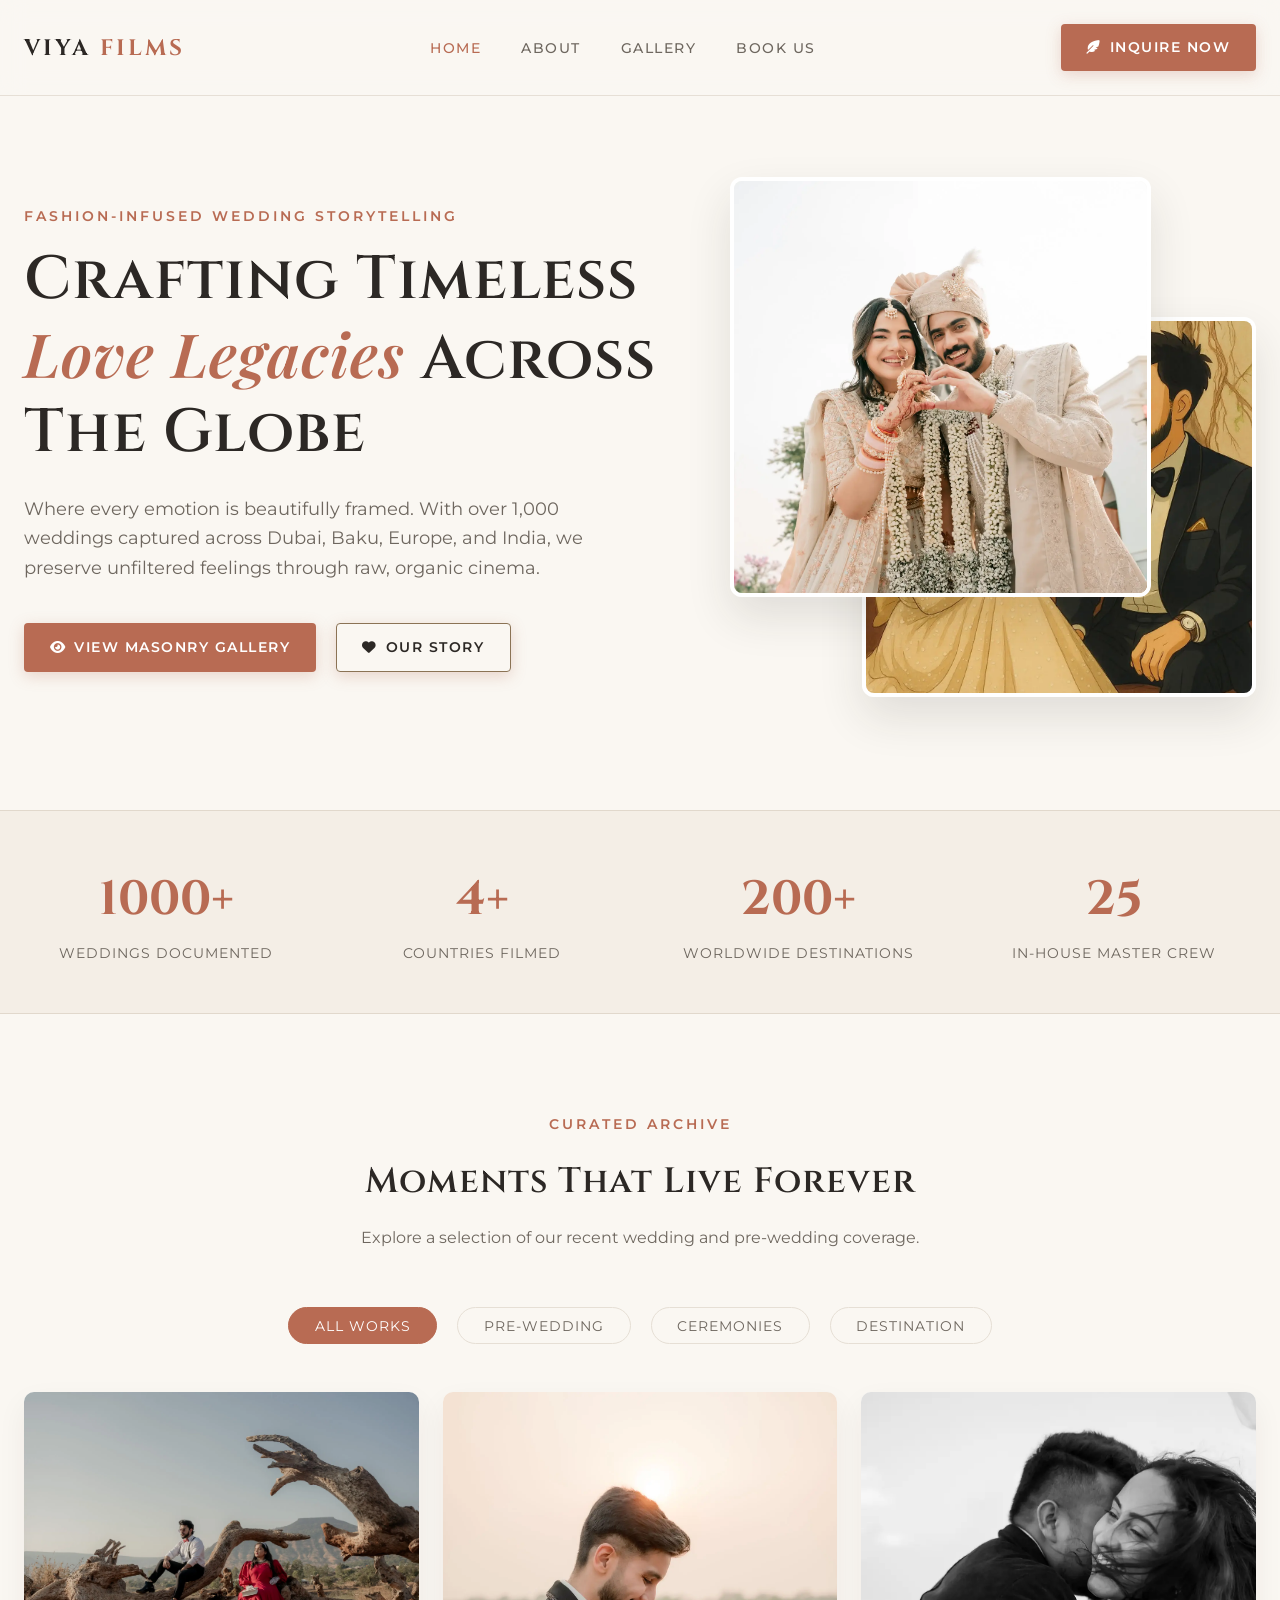
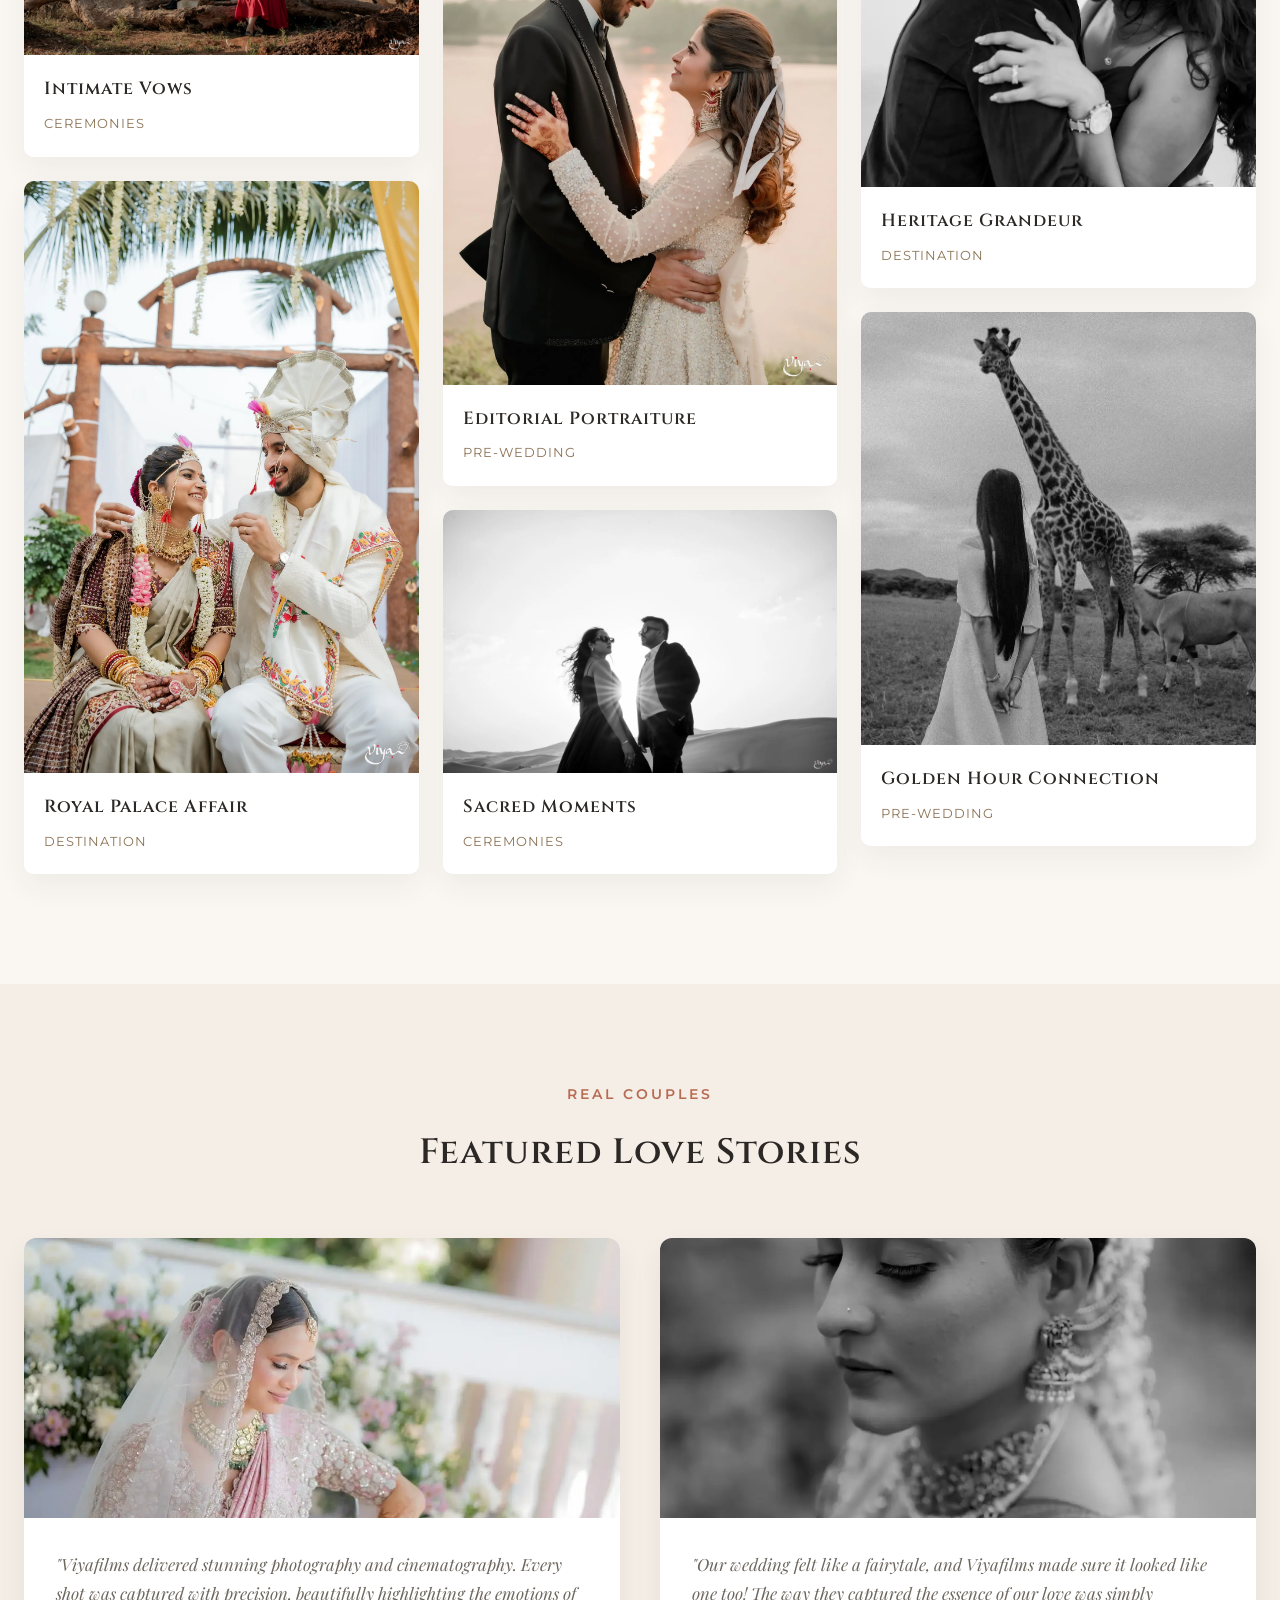
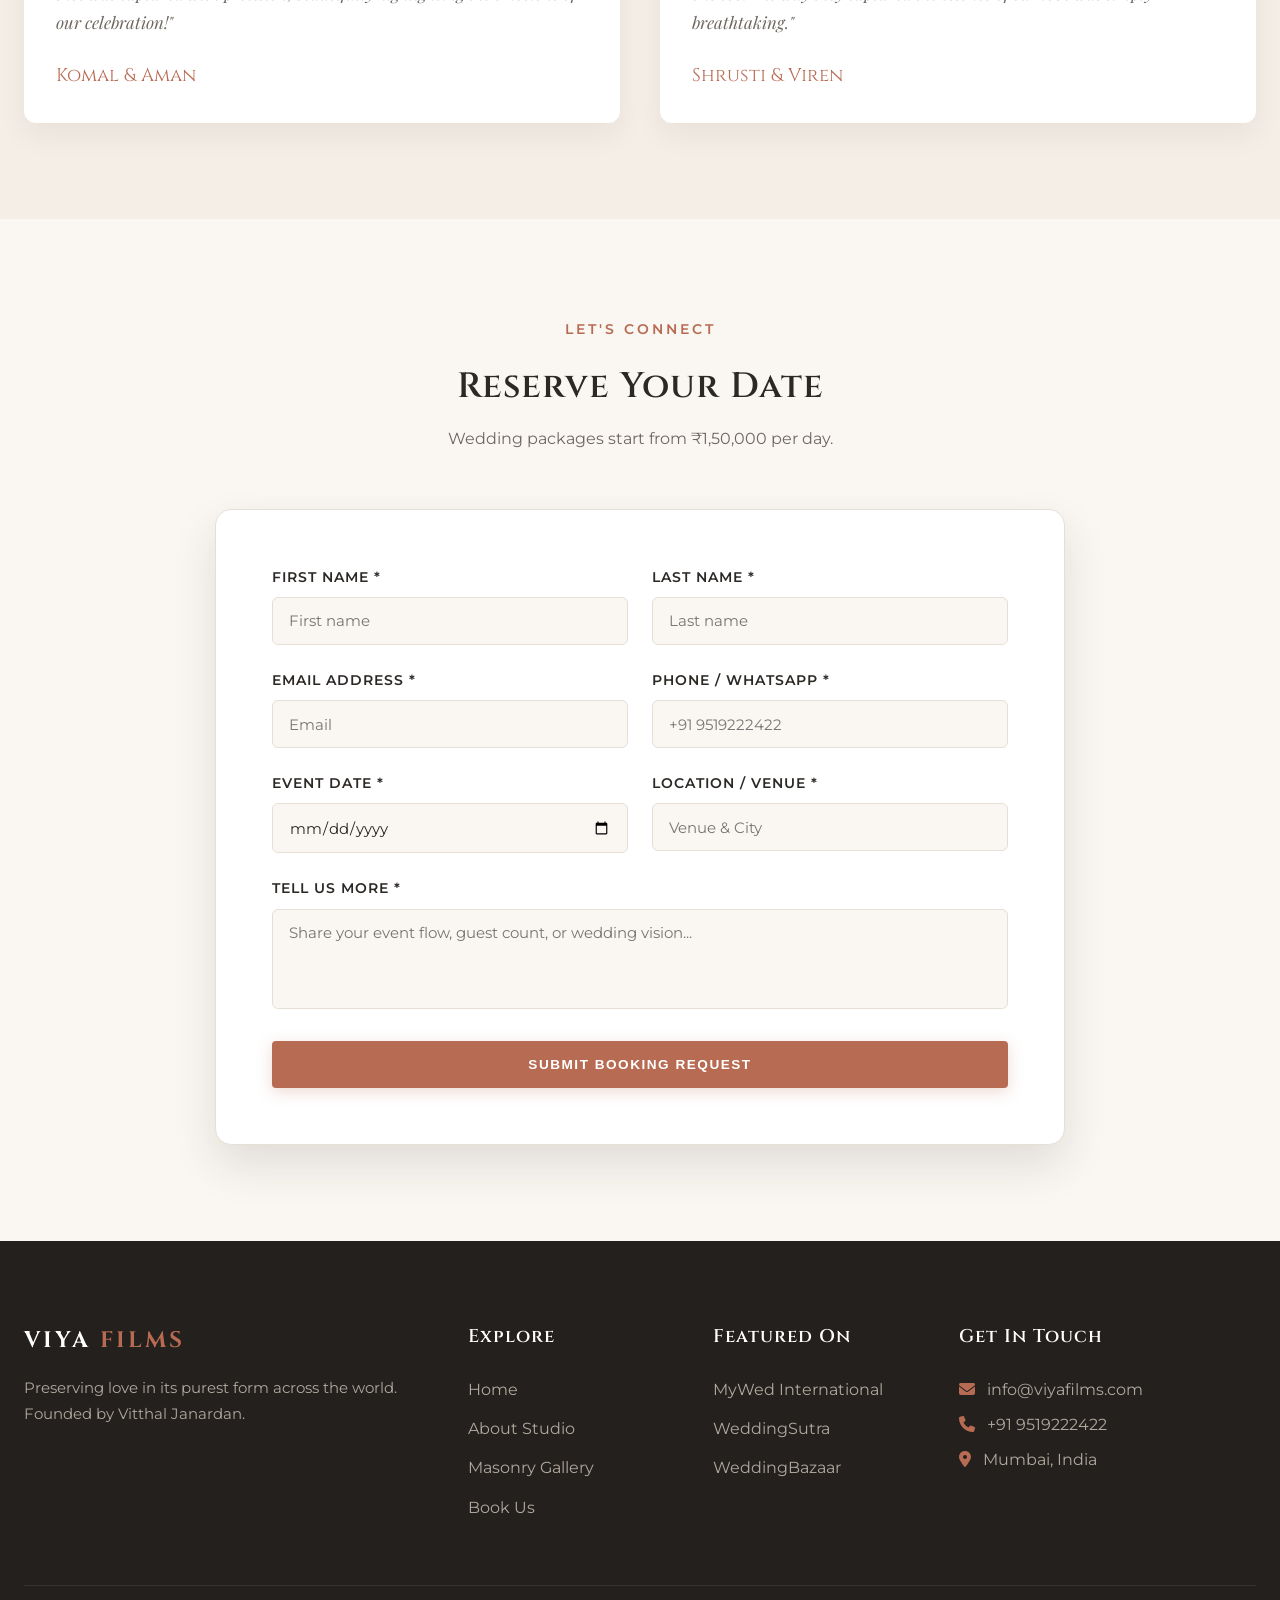
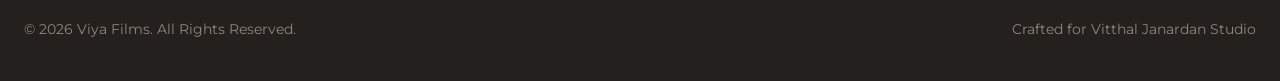
==== example2/index.html @ 81187333 "first commit: Viya Films example1 and example2 redesign proposals" ====
<!DOCTYPE html>
<html lang="en">
<head>
  <meta charset="UTF-8">
  <meta name="viewport" content="width=device-width, initial-scale=1.0">
  <title>Viya Films | Artisanal Wedding Photography & Cinematography</title>
  <meta name="description" content="Authentic wedding storytelling worldwide by Vitthal Janardan. Documenting raw, emotional love stories with fashion-infused artistic elegance.">
  <link rel="stylesheet" href="css/styles.css">
  <link rel="icon" type="image/svg+xml" href="assets/images/favicon.svg">
  <link rel="stylesheet" href="https://cdnjs.cloudflare.com/ajax/libs/font-awesome/6.4.0/css/all.min.css">
</head>
<body>

  <!-- Navigation -->
  <header class="nav-header">
    <div class="container nav-container">
      <a href="index.html" class="brand-title">
        Viya <span>Films</span>
      </a>

      <ul class="nav-links">
        <li><a href="index.html" class="active">Home</a></li>
        <li><a href="about.html">About</a></li>
        <li><a href="gallery.html">Gallery</a></li>
        <li><a href="book.html">Book Us</a></li>
      </ul>

      <a href="book.html" class="btn-terracotta"><i class="fa-solid fa-feather-pointed"></i> Inquire Now</a>
    </div>
  </header>

  <!-- Split Hero Section -->
  <section class="hero-split-section">
    <div class="container">
      <div class="hero-grid">
        <div>
          <span class="hero-tag">Fashion-Infused Wedding Storytelling</span>
          <h1 class="hero-heading">Crafting Timeless <span class="font-editorial" style="font-style: italic; color: var(--accent-terracotta);">Love Legacies</span> Across The Globe</h1>
          <p class="hero-paragraph">Where every emotion is beautifully framed. With over 1,000 weddings captured across Dubai, Baku, Europe, and India, we preserve unfiltered feelings through raw, organic cinema.</p>
          <div style="display: flex; gap: 1.25rem;">
            <a href="gallery.html" class="btn-terracotta"><i class="fa-solid fa-eye"></i> View Masonry Gallery</a>
            <a href="about.html" class="btn-terracotta btn-outline-sand"><i class="fa-solid fa-heart"></i> Our Story</a>
          </div>
        </div>

        <div class="photo-stack-wrapper">
          <div class="stack-card stack-card-1">
            <img src="assets/images/ex9.webp" alt="Wedding Portrait 1">
          </div>
          <div class="stack-card stack-card-2">
            <img src="assets/images/ex11.webp" alt="Wedding Portrait 2">
          </div>
        </div>
      </div>
    </div>
  </section>

  <!-- Studio Craft Stats -->
  <section style="padding: 3rem 0; background: var(--bg-sand-surface); border-top: 1px solid var(--border-light); border-bottom: 1px solid var(--border-light);">
    <div class="container">
      <div class="studio-grid">
        <div>
          <div class="studio-stat-val">1000+</div>
          <div class="studio-stat-lbl">Weddings Documented</div>
        </div>
        <div>
          <div class="studio-stat-val">4+</div>
          <div class="studio-stat-lbl">Countries Filmed</div>
        </div>
        <div>
          <div class="studio-stat-val">200+</div>
          <div class="studio-stat-lbl">Worldwide Destinations</div>
        </div>
        <div>
          <div class="studio-stat-val">25</div>
          <div class="studio-stat-lbl">In-House Master Crew</div>
        </div>
      </div>
    </div>
  </section>

  <!-- Featured Masonry Section -->
  <section class="section-padding">
    <div class="container">
      <div class="section-header-centered">
        <span class="hero-tag">Curated Archive</span>
        <h2 class="font-serif" style="font-size: 2.2rem; margin-bottom: 0.75rem;">Moments That Live Forever</h2>
        <p style="color: var(--text-muted);">Explore a selection of our recent wedding and pre-wedding coverage.</p>
      </div>

      <div class="masonry-filter-menu">
        <button class="masonry-tab active" data-tab="all">All Works</button>
        <button class="masonry-tab" data-tab="prewedding">Pre-Wedding</button>
        <button class="masonry-tab" data-tab="ceremonies">Ceremonies</button>
        <button class="masonry-tab" data-tab="destination">Destination</button>
      </div>

      <div class="masonry-grid">
        <div class="masonry-item" data-category="ceremonies">
          <img src="assets/images/ex1.webp" alt="Ceremony Shot" class="masonry-img">
          <div class="masonry-caption">
            <h3 class="masonry-title">Intimate Vows</h3>
            <span class="masonry-sub">Ceremonies</span>
          </div>
        </div>
        <div class="masonry-item" data-category="destination">
          <img src="assets/images/ex2.webp" alt="Palace Wedding" class="masonry-img">
          <div class="masonry-caption">
            <h3 class="masonry-title">Royal Palace Affair</h3>
            <span class="masonry-sub">Destination</span>
          </div>
        </div>
        <div class="masonry-item" data-category="prewedding">
          <img src="assets/images/ex5.webp" alt="Pre-wedding" class="masonry-img">
          <div class="masonry-caption">
            <h3 class="masonry-title">Editorial Portraiture</h3>
            <span class="masonry-sub">Pre-Wedding</span>
          </div>
        </div>
        <div class="masonry-item" data-category="ceremonies">
          <img src="assets/images/ex6.webp" alt="Rituals" class="masonry-img">
          <div class="masonry-caption">
            <h3 class="masonry-title">Sacred Moments</h3>
            <span class="masonry-sub">Ceremonies</span>
          </div>
        </div>
        <div class="masonry-item" data-category="destination">
          <img src="assets/images/ex10.webp" alt="Grand Entry" class="masonry-img">
          <div class="masonry-caption">
            <h3 class="masonry-title">Heritage Grandeur</h3>
            <span class="masonry-sub">Destination</span>
          </div>
        </div>
        <div class="masonry-item" data-category="prewedding">
          <img src="assets/images/ex18.webp" alt="Sunset Couple" class="masonry-img">
          <div class="masonry-caption">
            <h3 class="masonry-title">Golden Hour Connection</h3>
            <span class="masonry-sub">Pre-Wedding</span>
          </div>
        </div>
      </div>
    </div>
  </section>

  <!-- Love Stories Section -->
  <section class="section-padding" style="background: var(--bg-sand-surface);">
    <div class="container">
      <div class="section-header-centered">
        <span class="hero-tag">Real Couples</span>
        <h2 class="font-serif" style="font-size: 2.2rem;">Featured Love Stories</h2>
      </div>

      <div class="stories-grid">
        <div class="story-card">
          <div class="story-img-container">
            <img src="assets/images/ex12.webp" alt="Komal & Aman">
          </div>
          <div class="story-body">
            <p class="story-quote">"Viyafilms delivered stunning photography and cinematography. Every shot was captured with precision, beautifully highlighting the emotions of our celebration!"</p>
            <div class="story-author">Komal & Aman</div>
          </div>
        </div>

        <div class="story-card">
          <div class="story-img-container">
            <img src="assets/images/ex13.webp" alt="Shrusti & Viren">
          </div>
          <div class="story-body">
            <p class="story-quote">"Our wedding felt like a fairytale, and Viyafilms made sure it looked like one too! The way they captured the essence of our love was simply breathtaking."</p>
            <div class="story-author">Shrusti & Viren</div>
          </div>
        </div>
      </div>
    </div>
  </section>

  <!-- Instant Booking & FAQ Section -->
  <section class="section-padding">
    <div class="container">
      <div class="section-header-centered">
        <span class="hero-tag">Let's Connect</span>
        <h2 class="font-serif" style="font-size: 2.2rem; margin-bottom: 0.5rem;">Reserve Your Date</h2>
        <p style="color: var(--text-muted);">Wedding packages start from ₹1,50,000 per day.</p>
      </div>

      <div class="booking-card-warm">
        <form id="bookingFormWarm">
          <div style="display: grid; grid-template-columns: 1fr 1fr; gap: 1.5rem;">
            <div class="form-field-group">
              <label class="form-label-warm">First Name *</label>
              <input type="text" class="input-warm" required placeholder="First name">
            </div>
            <div class="form-field-group">
              <label class="form-label-warm">Last Name *</label>
              <input type="text" class="input-warm" required placeholder="Last name">
            </div>
          </div>

          <div style="display: grid; grid-template-columns: 1fr 1fr; gap: 1.5rem;">
            <div class="form-field-group">
              <label class="form-label-warm">Email Address *</label>
              <input type="email" class="input-warm" required placeholder="Email">
            </div>
            <div class="form-field-group">
              <label class="form-label-warm">Phone / WhatsApp *</label>
              <input type="tel" class="input-warm" required placeholder="+91 9519222422">
            </div>
          </div>

          <div style="display: grid; grid-template-columns: 1fr 1fr; gap: 1.5rem;">
            <div class="form-field-group">
              <label class="form-label-warm">Event Date *</label>
              <input type="date" class="input-warm" required>
            </div>
            <div class="form-field-group">
              <label class="form-label-warm">Location / Venue *</label>
              <input type="text" class="input-warm" required placeholder="Venue & City">
            </div>
          </div>

          <div class="form-field-group">
            <label class="form-label-warm">Tell Us More *</label>
            <textarea class="input-warm" style="height: 100px; resize: none;" required placeholder="Share your event flow, guest count, or wedding vision..."></textarea>
          </div>

          <button type="submit" class="btn-terracotta" style="width: 100%; justify-content: center; padding: 1rem;">Submit Booking Request</button>
        </form>
      </div>
    </div>
  </section>

  <!-- Footer Warm -->
  <footer class="footer-warm">
    <div class="container">
      <div class="footer-warm-grid">
        <div>
          <a href="index.html" class="brand-title" style="color: #ffffff; display: inline-block; margin-bottom: 1rem;">Viya <span>Films</span></a>
          <p style="color: #b0a89d; font-size: 0.95rem;">Preserving love in its purest form across the world. Founded by Vitthal Janardan.</p>
        </div>

        <div>
          <h4>Explore</h4>
          <ul class="footer-warm-links">
            <li><a href="index.html">Home</a></li>
            <li><a href="about.html">About Studio</a></li>
            <li><a href="gallery.html">Masonry Gallery</a></li>
            <li><a href="book.html">Book Us</a></li>
          </ul>
        </div>

        <div>
          <h4>Featured On</h4>
          <ul class="footer-warm-links">
            <li><a href="#">MyWed International</a></li>
            <li><a href="#">WeddingSutra</a></li>
            <li><a href="#">WeddingBazaar</a></li>
          </ul>
        </div>

        <div>
          <h4>Get In Touch</h4>
          <p style="color: #b0a89d; margin-bottom: 0.5rem;"><i class="fa-solid fa-envelope" style="color: var(--accent-terracotta); margin-right: 0.5rem;"></i> info@viyafilms.com</p>
          <p style="color: #b0a89d; margin-bottom: 0.5rem;"><i class="fa-solid fa-phone" style="color: var(--accent-terracotta); margin-right: 0.5rem;"></i> +91 9519222422</p>
          <p style="color: #b0a89d;"><i class="fa-solid fa-location-dot" style="color: var(--accent-terracotta); margin-right: 0.5rem;"></i> Mumbai, India</p>
        </div>
      </div>

      <div class="footer-warm-bottom">
        <p>&copy; 2026 Viya Films. All Rights Reserved.</p>
        <p>Crafted for Vitthal Janardan Studio</p>
      </div>
    </div>
  </footer>

  <script src="js/app.js"></script>
</body>
</html>
---- example2/css/styles.css ----
@import url('https://fonts.googleapis.com/css2?family=Cinzel:wght@400;600;700&family=Montserrat:wght@300;400;500;600;700&family=Playfair+Display:ital,wght@0,400;0,600;1,400&display=swap');

:root {
  --bg-sand-light: #faf7f2;
  --bg-sand-surface: #f4eee6;
  --bg-card: #ffffff;
  --text-primary: #2c2825;
  --text-muted: #6e675f;
  --text-light: #8e877d;
  --accent-terracotta: #b86b53;
  --accent-terracotta-hover: #9c553e;
  --accent-sand: #8b7355;
  --border-light: rgba(139, 115, 85, 0.18);
  --border-subtle: #e6dfd5;
  --font-serif: 'Cinzel', serif;
  --font-editorial: 'Playfair Display', Georgia, serif;
  --font-sans: 'Montserrat', sans-serif;
  --shadow-soft: 0 12px 30px rgba(44, 40, 37, 0.06);
  --shadow-hover: 0 20px 45px rgba(44, 40, 37, 0.12);
  --transition: all 0.35s cubic-bezier(0.25, 1, 0.5, 1);
}

* {
  margin: 0;
  padding: 0;
  box-sizing: border-box;
}

html {
  scroll-behavior: smooth;
  font-size: 16px;
}

body {
  background-color: var(--bg-sand-light);
  color: var(--text-primary);
  font-family: var(--font-sans);
  line-height: 1.7;
  overflow-x: hidden;
}

h1, h2, h3, h4, .font-serif {
  font-family: var(--font-serif);
  color: var(--text-primary);
  font-weight: 600;
  letter-spacing: 1px;
}

.font-editorial {
  font-family: var(--font-editorial);
}

.container {
  max-width: 1280px;
  margin: 0 auto;
  padding: 0 1.5rem;
}

/* Header Navbar */
.nav-header {
  position: fixed;
  top: 0;
  left: 0;
  width: 100%;
  z-index: 1000;
  padding: 1.5rem 0;
  transition: var(--transition);
  background: rgba(250, 247, 242, 0.85);
  backdrop-filter: blur(12px);
  border-bottom: 1px solid var(--border-light);
}

.nav-container {
  display: flex;
  align-items: center;
  justify-content: space-between;
}

.brand-title {
  font-family: var(--font-serif);
  font-size: 1.4rem;
  font-weight: 700;
  color: var(--text-primary);
  text-decoration: none;
  letter-spacing: 3px;
  text-transform: uppercase;
}

.brand-title span {
  color: var(--accent-terracotta);
}

.nav-links {
  display: flex;
  align-items: center;
  gap: 2.5rem;
  list-style: none;
}

.nav-links a {
  color: var(--text-muted);
  text-decoration: none;
  font-size: 0.9rem;
  font-weight: 500;
  text-transform: uppercase;
  letter-spacing: 1.5px;
  transition: var(--transition);
}

.nav-links a:hover, .nav-links a.active {
  color: var(--accent-terracotta);
}

.btn-terracotta {
  display: inline-flex;
  align-items: center;
  gap: 0.5rem;
  padding: 0.75rem 1.6rem;
  background-color: var(--accent-terracotta);
  color: #ffffff;
  text-decoration: none;
  font-size: 0.85rem;
  font-weight: 600;
  text-transform: uppercase;
  letter-spacing: 1.5px;
  border-radius: 4px;
  border: none;
  cursor: pointer;
  transition: var(--transition);
  box-shadow: 0 4px 15px rgba(184, 107, 83, 0.25);
}

.btn-terracotta:hover {
  background-color: var(--accent-terracotta-hover);
  transform: translateY(-2px);
  box-shadow: 0 8px 25px rgba(184, 107, 83, 0.4);
}

.btn-outline-sand {
  background: transparent;
  color: var(--text-primary);
  border: 1px solid var(--accent-sand);
}

.btn-outline-sand:hover {
  background: var(--bg-sand-surface);
  border-color: var(--accent-terracotta);
  color: var(--accent-terracotta);
}

/* Split Hero Section */
.hero-split-section {
  padding-top: 9rem;
  padding-bottom: 5rem;
  min-height: 90vh;
  display: flex;
  align-items: center;
}

.hero-grid {
  display: grid;
  grid-template-columns: 1.1fr 0.9fr;
  gap: 4rem;
  align-items: center;
}

.hero-tag {
  display: inline-block;
  color: var(--accent-terracotta);
  font-size: 0.85rem;
  text-transform: uppercase;
  letter-spacing: 3px;
  font-weight: 600;
  margin-bottom: 1rem;
}

.hero-heading {
  font-size: clamp(2.4rem, 5vw, 3.8rem);
  line-height: 1.2;
  margin-bottom: 1.5rem;
  color: var(--text-primary);
}

.hero-paragraph {
  color: var(--text-muted);
  font-size: 1.1rem;
  margin-bottom: 2.5rem;
  max-width: 580px;
}

.photo-stack-wrapper {
  position: relative;
  height: 520px;
}

.stack-card {
  position: absolute;
  border-radius: 12px;
  overflow: hidden;
  box-shadow: var(--shadow-hover);
  transition: var(--transition);
  border: 4px solid #ffffff;
}

.stack-card-1 {
  width: 80%;
  height: 420px;
  top: 0;
  left: 0;
  z-index: 2;
}

.stack-card-2 {
  width: 75%;
  height: 380px;
  bottom: 0;
  right: 0;
  z-index: 1;
}

.stack-card img {
  width: 100%;
  height: 100%;
  object-fit: cover;
}

.stack-card:hover {
  transform: scale(1.03) translateY(-5px);
  z-index: 3;
}

/* Masonry Gallery Section */
.section-padding {
  padding: 6rem 0;
}

.section-header-centered {
  text-align: center;
  max-width: 680px;
  margin: 0 auto 3.5rem auto;
}

.masonry-filter-menu {
  display: flex;
  justify-content: center;
  gap: 1.25rem;
  margin-bottom: 3rem;
  flex-wrap: wrap;
}

.masonry-tab {
  background: transparent;
  border: 1px solid var(--border-subtle);
  color: var(--text-muted);
  padding: 0.6rem 1.6rem;
  border-radius: 30px;
  font-family: var(--font-sans);
  font-size: 0.85rem;
  letter-spacing: 1px;
  text-transform: uppercase;
  cursor: pointer;
  transition: var(--transition);
}

.masonry-tab:hover, .masonry-tab.active {
  background-color: var(--accent-terracotta);
  color: #ffffff;
  border-color: var(--accent-terracotta);
}

/* Masonry Columns */
.masonry-grid {
  column-count: 3;
  column-gap: 1.5rem;
}

.masonry-item {
  break-inside: avoid;
  margin-bottom: 1.5rem;
  border-radius: 10px;
  overflow: hidden;
  background: var(--bg-card);
  box-shadow: var(--shadow-soft);
  position: relative;
  cursor: pointer;
  transition: var(--transition);
}

.masonry-item:hover {
  transform: translateY(-6px);
  box-shadow: var(--shadow-hover);
}

.masonry-img {
  width: 100%;
  display: block;
  object-fit: cover;
  transition: var(--transition);
}

.masonry-caption {
  padding: 1.25rem;
  background: #ffffff;
}

.masonry-title {
  font-family: var(--font-serif);
  font-size: 1.1rem;
  color: var(--text-primary);
  margin-bottom: 0.25rem;
}

.masonry-sub {
  color: var(--accent-sand);
  font-size: 0.8rem;
  text-transform: uppercase;
  letter-spacing: 1px;
}

/* Love Stories Case Study Section */
.stories-grid {
  display: grid;
  grid-template-columns: 1fr 1fr;
  gap: 2.5rem;
}

.story-card {
  background: var(--bg-card);
  border-radius: 12px;
  overflow: hidden;
  box-shadow: var(--shadow-soft);
  display: flex;
  flex-direction: column;
  transition: var(--transition);
}

.story-card:hover {
  box-shadow: var(--shadow-hover);
  transform: translateY(-4px);
}

.story-img-container {
  height: 280px;
  overflow: hidden;
  position: relative;
}

.story-img-container img {
  width: 100%;
  height: 100%;
  object-fit: cover;
  transition: var(--transition);
}

.story-card:hover .story-img-container img {
  transform: scale(1.05);
}

.story-body {
  padding: 2rem;
  flex: 1;
  display: flex;
  flex-direction: column;
  justify-content: space-between;
}

.story-quote {
  font-family: var(--font-editorial);
  font-size: 1.05rem;
  color: var(--text-muted);
  font-style: italic;
  margin-bottom: 1.5rem;
}

.story-author {
  font-family: var(--font-serif);
  font-size: 1.15rem;
  color: var(--accent-terracotta);
}

/* Studio Stats Visualizer */
.studio-box {
  background: var(--bg-sand-surface);
  border-radius: 16px;
  padding: 4rem 3rem;
  border: 1px solid var(--border-light);
}

.studio-grid {
  display: grid;
  grid-template-columns: repeat(4, 1fr);
  gap: 2rem;
  text-align: center;
}

.studio-stat-val {
  font-family: var(--font-serif);
  font-size: 3rem;
  color: var(--accent-terracotta);
  font-weight: 700;
}

.studio-stat-lbl {
  color: var(--text-muted);
  font-size: 0.9rem;
  text-transform: uppercase;
  letter-spacing: 1px;
}

/* FAQ Accordion */
.faq-list {
  max-width: 800px;
  margin: 0 auto;
  display: flex;
  flex-direction: column;
  gap: 1rem;
}

.faq-item {
  background: var(--bg-card);
  border-radius: 8px;
  border: 1px solid var(--border-subtle);
  overflow: hidden;
  transition: var(--transition);
}

.faq-question {
  padding: 1.25rem 1.5rem;
  display: flex;
  align-items: center;
  justify-content: space-between;
  cursor: pointer;
  font-family: var(--font-serif);
  font-size: 1.1rem;
  color: var(--text-primary);
}

.faq-icon {
  color: var(--accent-terracotta);
  transition: transform 0.3s ease;
}

.faq-item.open .faq-icon {
  transform: rotate(180deg);
}

.faq-answer {
  max-height: 0;
  overflow: hidden;
  transition: max-height 0.4s ease, padding 0.4s ease;
  padding: 0 1.5rem;
  color: var(--text-muted);
  font-size: 0.95rem;
}

.faq-item.open .faq-answer {
  max-height: 300px;
  padding: 0 1.5rem 1.5rem 1.5rem;
}

/* Booking Form Drawer / Section */
.booking-card-warm {
  background: #ffffff;
  border-radius: 16px;
  padding: 3.5rem;
  box-shadow: var(--shadow-hover);
  border: 1px solid var(--border-subtle);
  max-width: 850px;
  margin: 0 auto;
}

.form-field-group {
  margin-bottom: 1.5rem;
}

.form-label-warm {
  display: block;
  font-size: 0.85rem;
  font-weight: 600;
  text-transform: uppercase;
  letter-spacing: 1px;
  color: var(--text-primary);
  margin-bottom: 0.5rem;
}

.input-warm {
  width: 100%;
  padding: 0.85rem 1rem;
  border: 1px solid var(--border-subtle);
  border-radius: 6px;
  background: var(--bg-sand-light);
  font-family: var(--font-sans);
  font-size: 0.95rem;
  color: var(--text-primary);
  transition: var(--transition);
}

.input-warm:focus {
  outline: none;
  border-color: var(--accent-terracotta);
  background: #ffffff;
  box-shadow: 0 0 10px rgba(184, 107, 83, 0.15);
}

/* Footer Warm */
.footer-warm {
  background: #23201d;
  color: #f4eee6;
  padding: 5rem 0 2.5rem 0;
}

.footer-warm-grid {
  display: grid;
  grid-template-columns: 2fr 1fr 1fr 1.5fr;
  gap: 3rem;
  margin-bottom: 4rem;
}

.footer-warm h4 {
  font-family: var(--font-serif);
  color: #ffffff;
  font-size: 1.15rem;
  margin-bottom: 1.5rem;
}

.footer-warm-links {
  list-style: none;
  display: flex;
  flex-direction: column;
  gap: 0.75rem;
}

.footer-warm-links a {
  color: #b0a89d;
  text-decoration: none;
  transition: var(--transition);
}

.footer-warm-links a:hover {
  color: var(--accent-terracotta);
}

.footer-warm-bottom {
  border-top: 1px solid #36322d;
  padding-top: 2rem;
  display: flex;
  justify-content: space-between;
  color: #8e877d;
  font-size: 0.85rem;
}

/* Responsive */
@media (max-width: 992px) {
  .hero-grid { grid-template-columns: 1fr; gap: 2rem; }
  .photo-stack-wrapper { height: 400px; }
  .masonry-grid { column-count: 2; }
  .stories-grid { grid-template-columns: 1fr; }
  .studio-grid { grid-template-columns: repeat(2, 1fr); }
  .footer-warm-grid { grid-template-columns: 1fr 1fr; }
}

@media (max-width: 600px) {
  .masonry-grid { column-count: 1; }
  .studio-grid { grid-template-columns: 1fr; }
  .footer-warm-grid { grid-template-columns: 1fr; }
  .photo-stack-wrapper { height: 320px; }
}
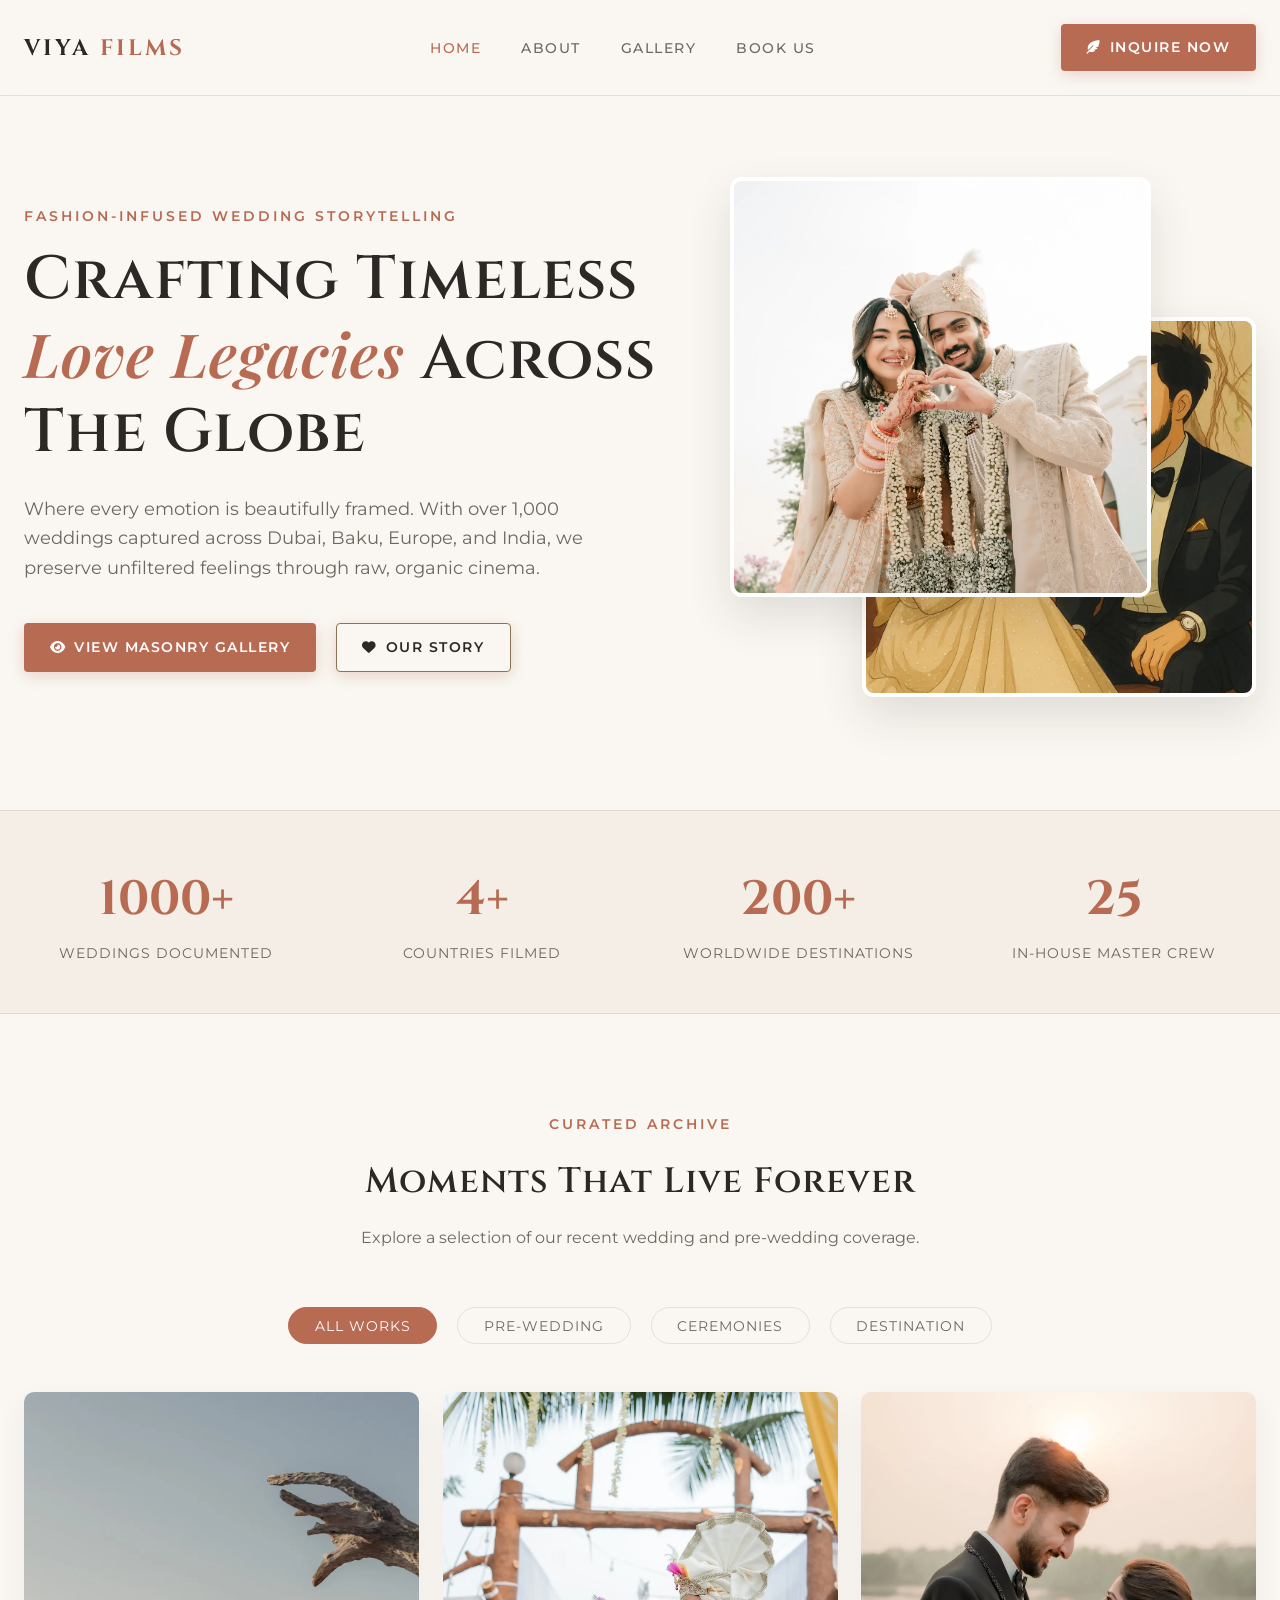
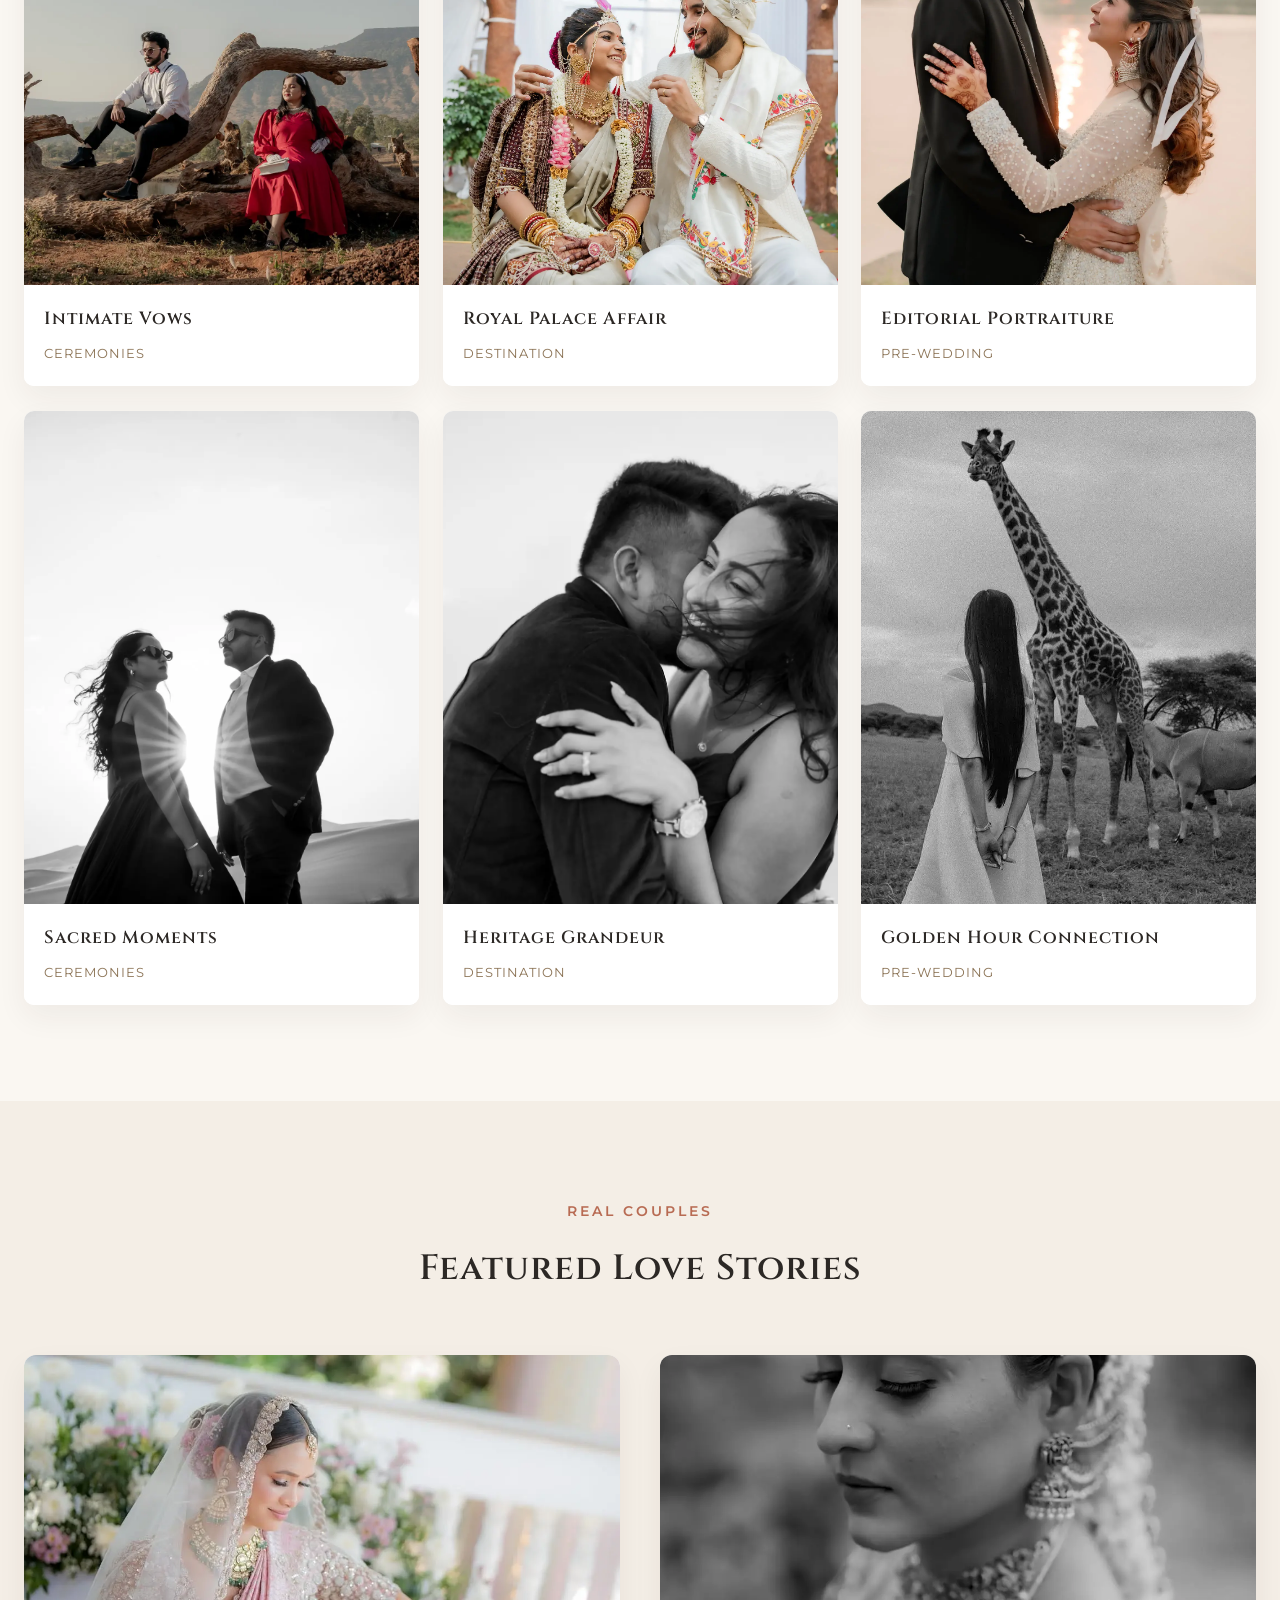
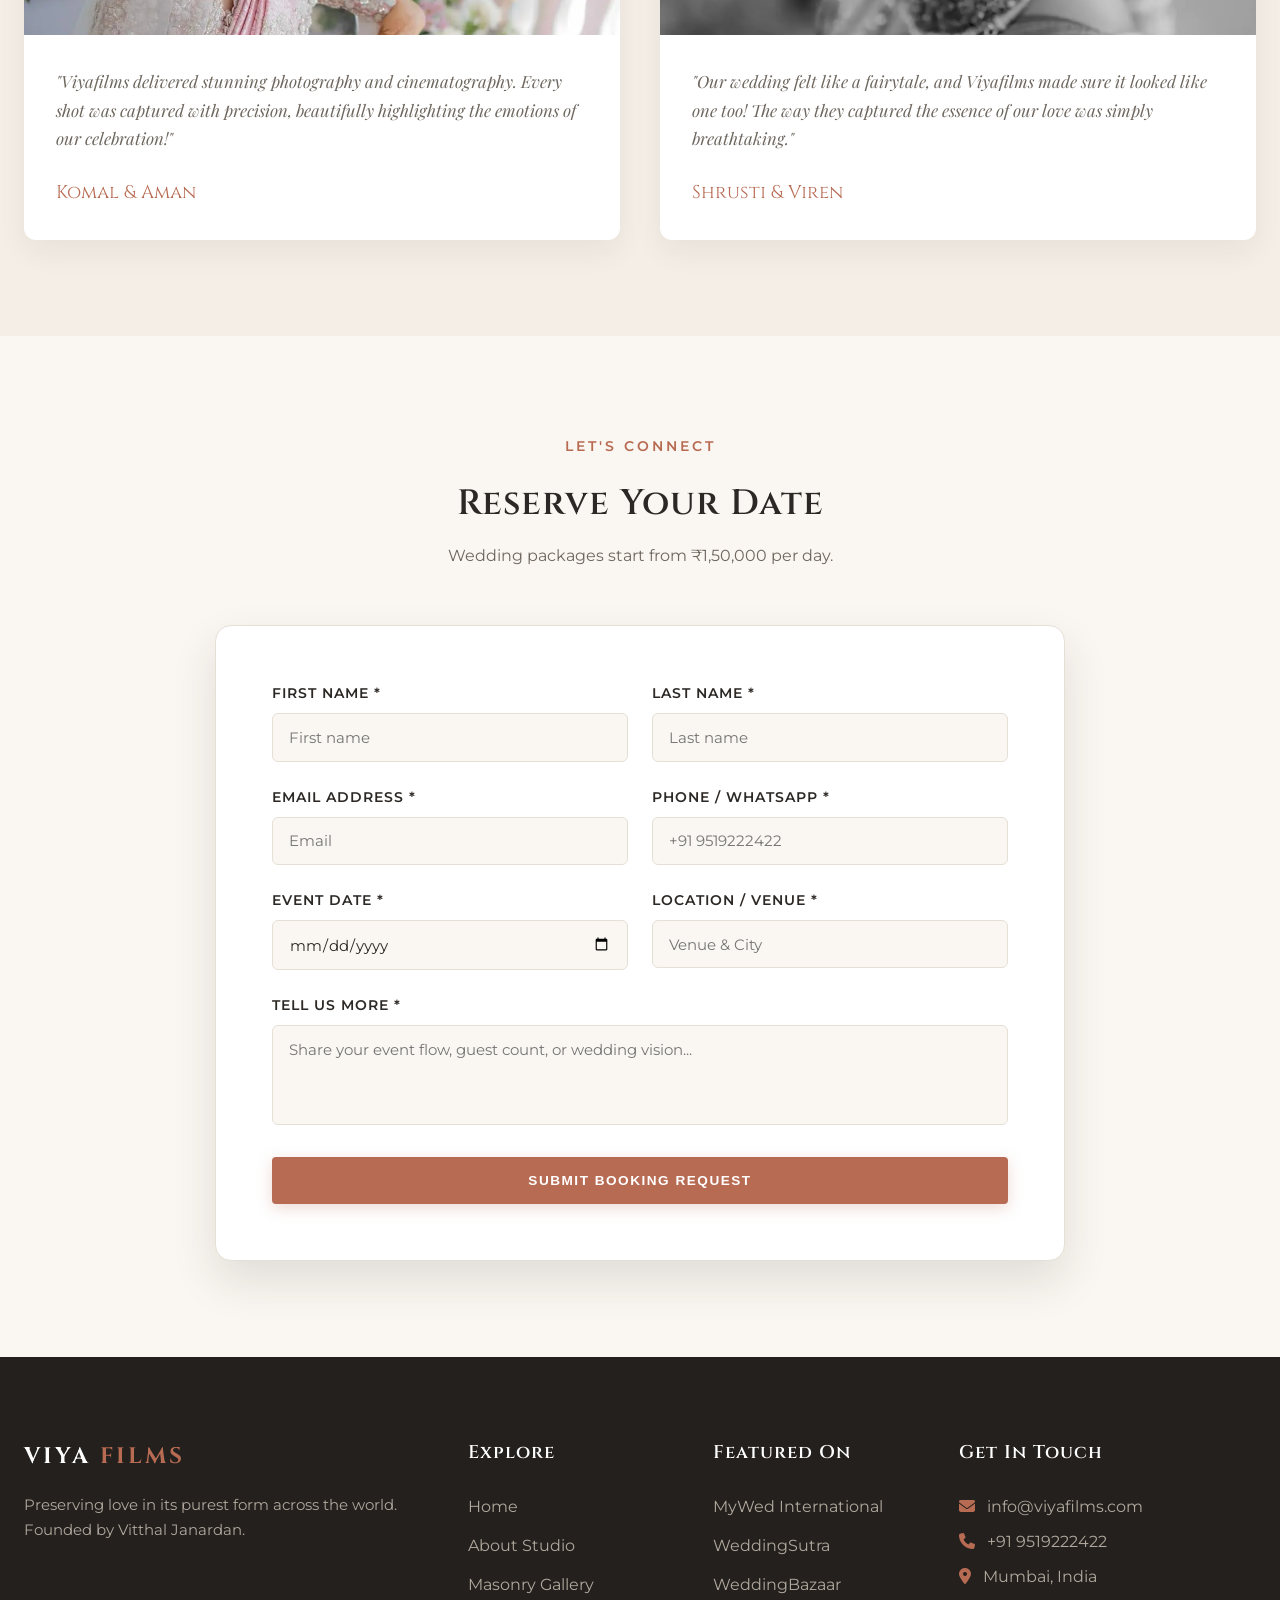
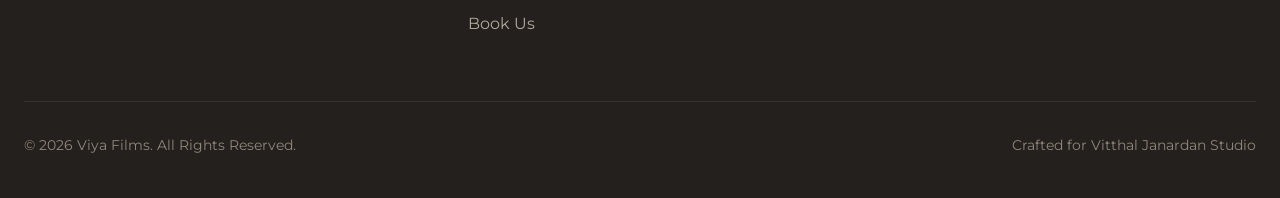
==== commit 0ccec70c: "Fix masonry image fluctuation in example2 with stable CSS Grid & locked aspect-ratio wrappers" ====
--- a/example2/index.html
+++ b/example2/index.html
@@ -97,42 +97,54 @@
 
       <div class="masonry-grid">
         <div class="masonry-item" data-category="ceremonies">
-          <img src="assets/images/ex1.webp" alt="Ceremony Shot" class="masonry-img">
+          <div class="masonry-img-wrapper">
+            <img src="assets/images/ex1.webp" alt="Ceremony Shot" class="masonry-img">
+          </div>
           <div class="masonry-caption">
             <h3 class="masonry-title">Intimate Vows</h3>
             <span class="masonry-sub">Ceremonies</span>
           </div>
         </div>
         <div class="masonry-item" data-category="destination">
-          <img src="assets/images/ex2.webp" alt="Palace Wedding" class="masonry-img">
+          <div class="masonry-img-wrapper">
+            <img src="assets/images/ex2.webp" alt="Palace Wedding" class="masonry-img">
+          </div>
           <div class="masonry-caption">
             <h3 class="masonry-title">Royal Palace Affair</h3>
             <span class="masonry-sub">Destination</span>
           </div>
         </div>
         <div class="masonry-item" data-category="prewedding">
-          <img src="assets/images/ex5.webp" alt="Pre-wedding" class="masonry-img">
+          <div class="masonry-img-wrapper">
+            <img src="assets/images/ex5.webp" alt="Pre-wedding" class="masonry-img">
+          </div>
           <div class="masonry-caption">
             <h3 class="masonry-title">Editorial Portraiture</h3>
             <span class="masonry-sub">Pre-Wedding</span>
           </div>
         </div>
         <div class="masonry-item" data-category="ceremonies">
-          <img src="assets/images/ex6.webp" alt="Rituals" class="masonry-img">
+          <div class="masonry-img-wrapper">
+            <img src="assets/images/ex6.webp" alt="Rituals" class="masonry-img">
+          </div>
           <div class="masonry-caption">
             <h3 class="masonry-title">Sacred Moments</h3>
             <span class="masonry-sub">Ceremonies</span>
           </div>
         </div>
         <div class="masonry-item" data-category="destination">
-          <img src="assets/images/ex10.webp" alt="Grand Entry" class="masonry-img">
+          <div class="masonry-img-wrapper">
+            <img src="assets/images/ex10.webp" alt="Grand Entry" class="masonry-img">
+          </div>
           <div class="masonry-caption">
             <h3 class="masonry-title">Heritage Grandeur</h3>
             <span class="masonry-sub">Destination</span>
           </div>
         </div>
         <div class="masonry-item" data-category="prewedding">
-          <img src="assets/images/ex18.webp" alt="Sunset Couple" class="masonry-img">
+          <div class="masonry-img-wrapper">
+            <img src="assets/images/ex18.webp" alt="Sunset Couple" class="masonry-img">
+          </div>
           <div class="masonry-caption">
             <h3 class="masonry-title">Golden Hour Connection</h3>
             <span class="masonry-sub">Pre-Wedding</span>
--- a/example2/css/styles.css
+++ b/example2/css/styles.css
@@ -268,22 +268,25 @@
   border-color: var(--accent-terracotta);
 }
 
-/* Masonry Columns */
+/* Masonry & Gallery Grid - Stable Layout */
 .masonry-grid {
-  column-count: 3;
-  column-gap: 1.5rem;
+  display: grid;
+  grid-template-columns: repeat(3, 1fr);
+  gap: 1.5rem;
+  align-items: start;
 }
 
 .masonry-item {
-  break-inside: avoid;
-  margin-bottom: 1.5rem;
   border-radius: 10px;
   overflow: hidden;
   background: var(--bg-card);
   box-shadow: var(--shadow-soft);
   position: relative;
   cursor: pointer;
-  transition: var(--transition);
+  transition: transform 0.35s ease, opacity 0.35s ease, box-shadow 0.35s ease;
+  backface-visibility: hidden;
+  transform: translateZ(0);
+  will-change: transform, opacity;
 }
 
 .masonry-item:hover {
@@ -291,11 +294,23 @@
   box-shadow: var(--shadow-hover);
 }
 
+.masonry-img-wrapper {
+  width: 100%;
+  aspect-ratio: 4 / 5;
+  overflow: hidden;
+  background: var(--bg-sand-surface);
+}
+
 .masonry-img {
   width: 100%;
+  height: 100%;
   display: block;
   object-fit: cover;
-  transition: var(--transition);
+  transition: transform 0.5s cubic-bezier(0.25, 1, 0.5, 1);
+}
+
+.masonry-item:hover .masonry-img {
+  transform: scale(1.06);
 }
 
 .masonry-caption {
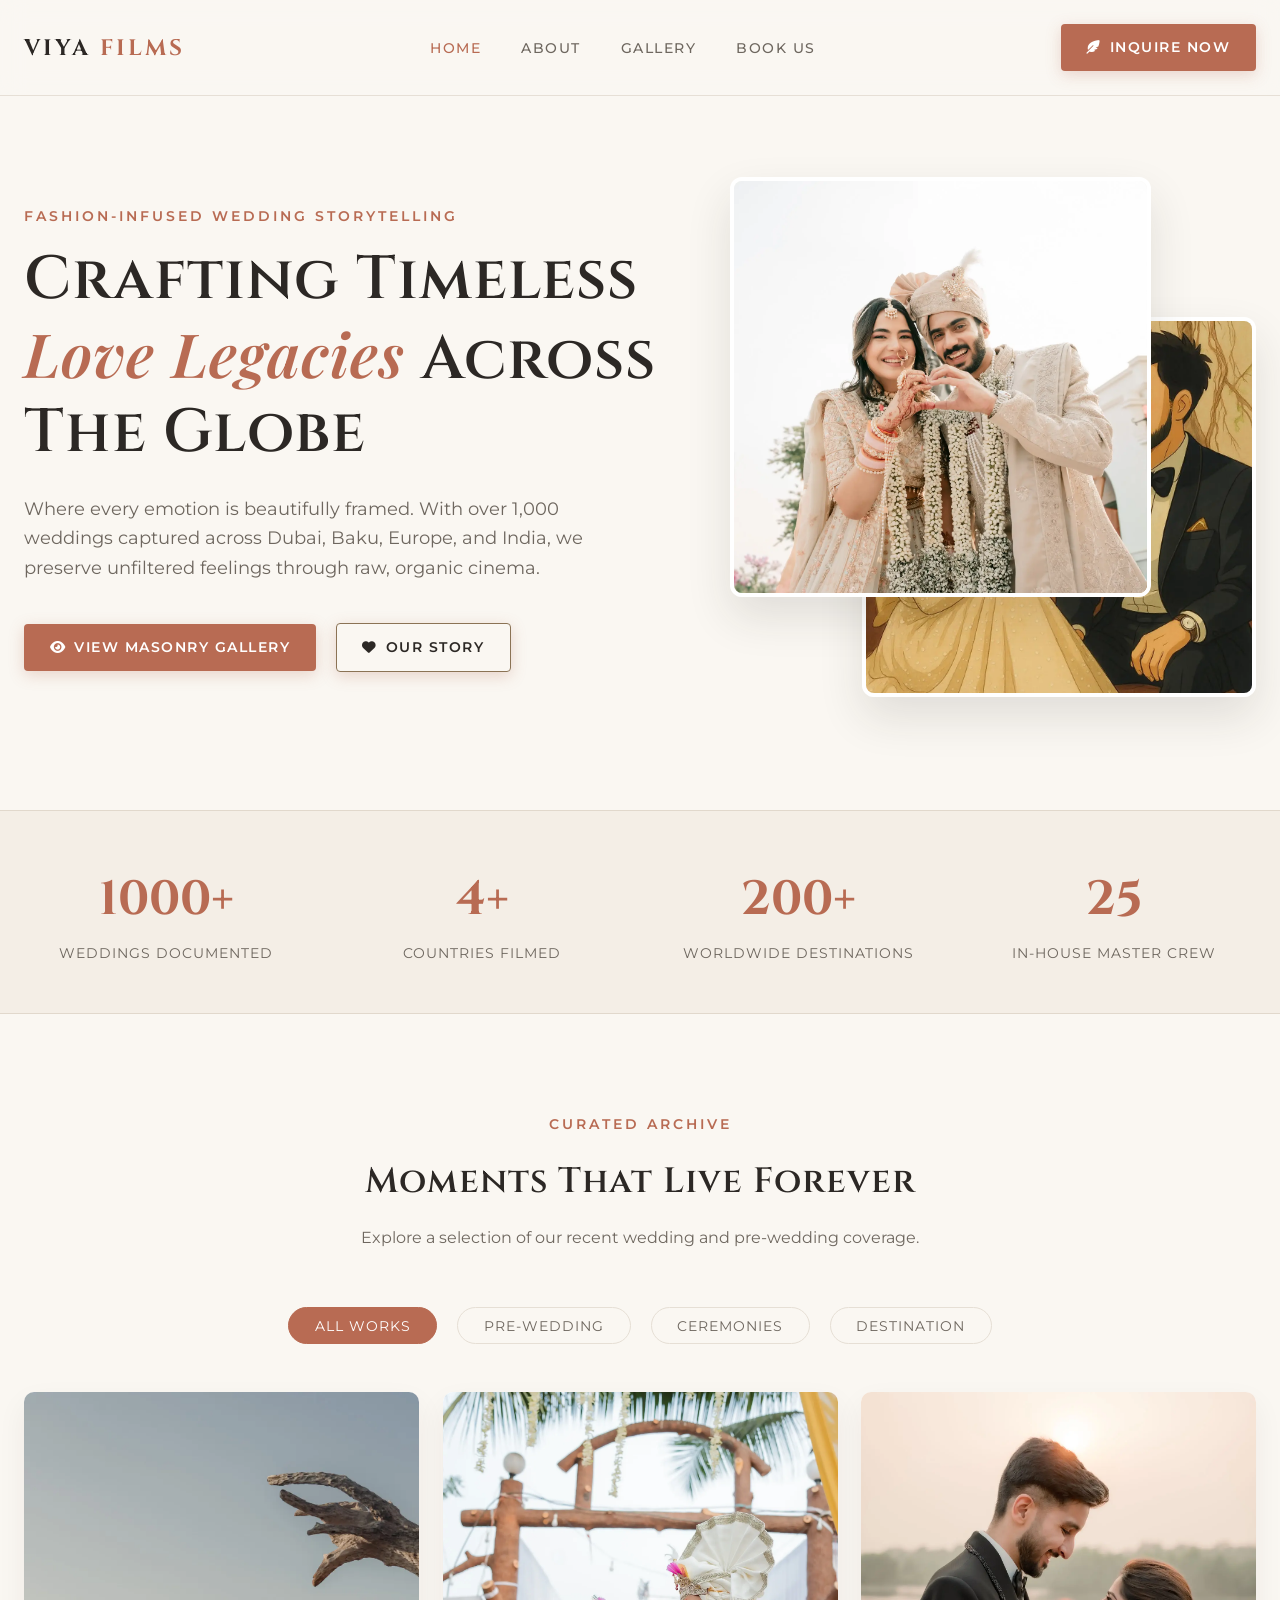
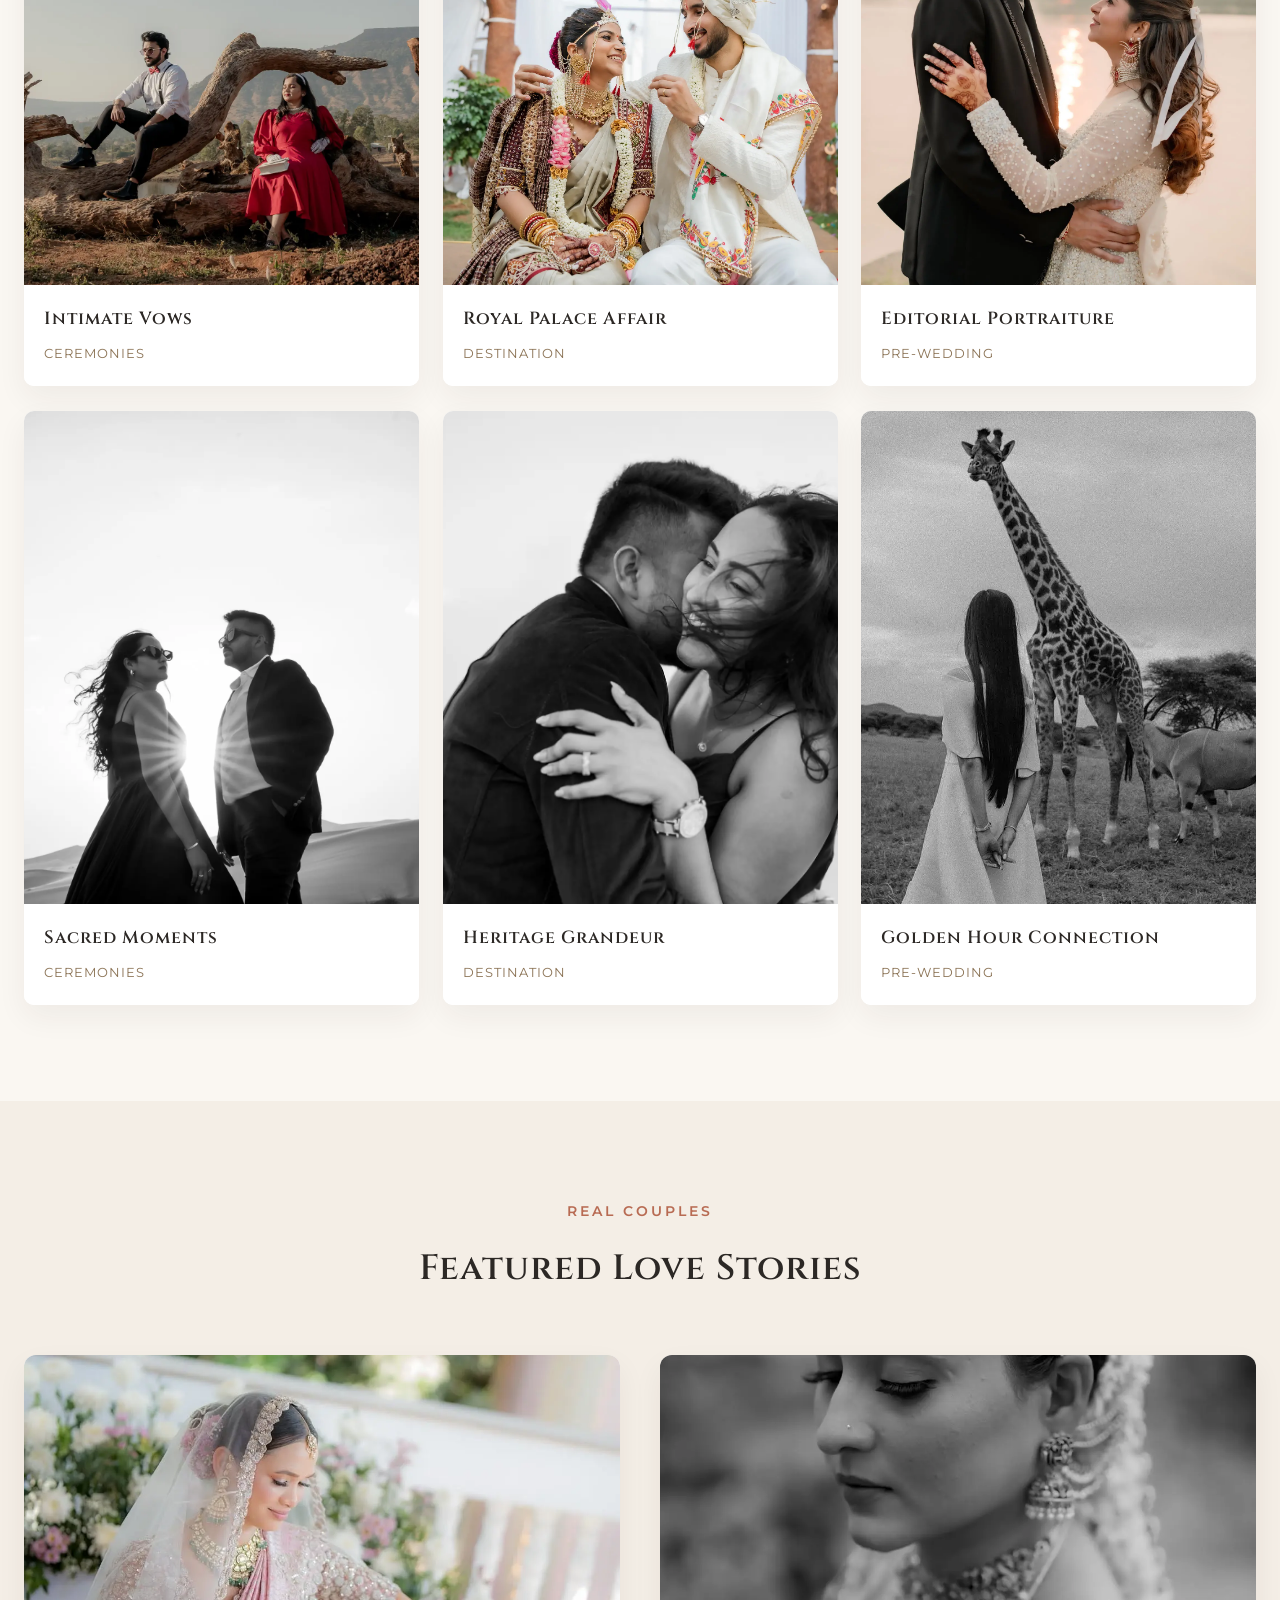
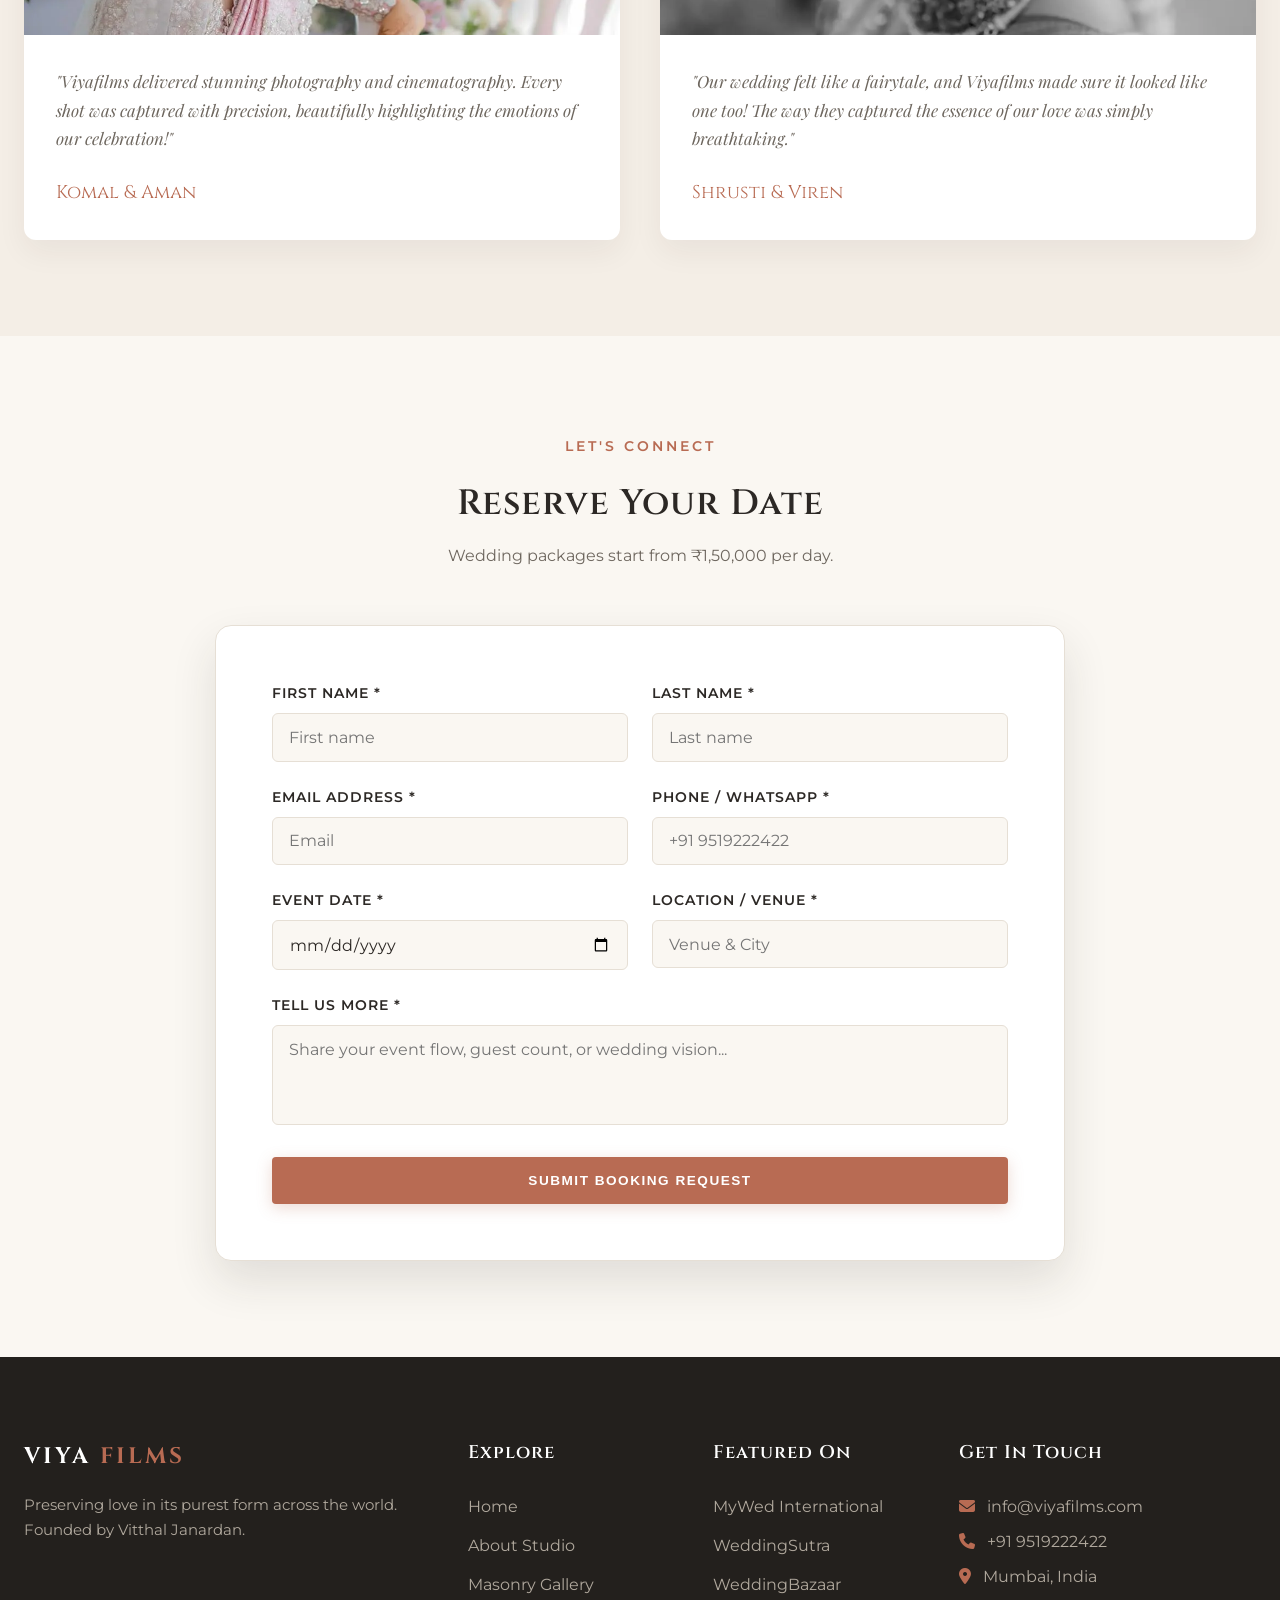
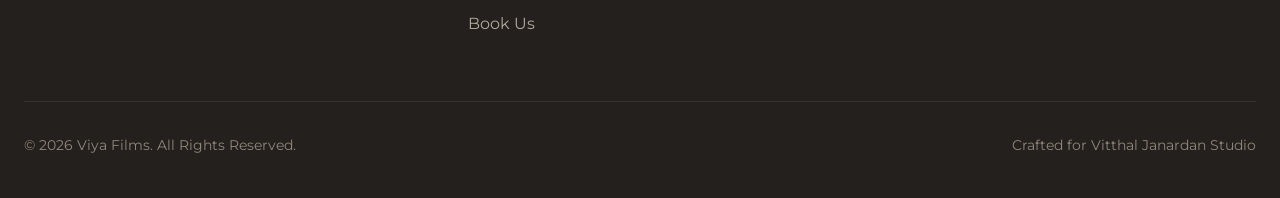
==== commit 43d4129d: "Fix hero photo stack overlap on mobile and make booking forms 100% responsive in ex1 and ex2" ====
--- a/example2/index.html
+++ b/example2/index.html
@@ -25,9 +25,26 @@
         <li><a href="book.html">Book Us</a></li>
       </ul>
 
-      <a href="book.html" class="btn-terracotta"><i class="fa-solid fa-feather-pointed"></i> Inquire Now</a>
+      <a href="book.html" class="btn-terracotta btn-desktop-warm"><i class="fa-solid fa-feather-pointed"></i> Inquire Now</a>
+
+      <button class="mobile-toggle-warm" aria-label="Open menu">
+        <i class="fa-solid fa-bars"></i>
+      </button>
     </div>
   </header>
+
+  <!-- Mobile Navigation Drawer -->
+  <div class="mobile-drawer-warm">
+    <button class="mobile-drawer-close-warm" aria-label="Close menu">&times;</button>
+    <a href="index.html" class="brand-title" style="margin-bottom: 2rem; display: block;">Viya <span>Films</span></a>
+    <ul class="mobile-nav-links-warm">
+      <li><a href="index.html">Home</a></li>
+      <li><a href="about.html">About Studio</a></li>
+      <li><a href="gallery.html">Masonry Gallery</a></li>
+      <li><a href="book.html">Book Us & FAQs</a></li>
+    </ul>
+    <a href="book.html" class="btn-terracotta" style="margin-top: 2rem; width: 100%; justify-content: center;"><i class="fa-solid fa-feather-pointed"></i> Inquire Now</a>
+  </div>
 
   <!-- Split Hero Section -->
   <section class="hero-split-section">
@@ -37,7 +54,7 @@
           <span class="hero-tag">Fashion-Infused Wedding Storytelling</span>
           <h1 class="hero-heading">Crafting Timeless <span class="font-editorial" style="font-style: italic; color: var(--accent-terracotta);">Love Legacies</span> Across The Globe</h1>
           <p class="hero-paragraph">Where every emotion is beautifully framed. With over 1,000 weddings captured across Dubai, Baku, Europe, and India, we preserve unfiltered feelings through raw, organic cinema.</p>
-          <div style="display: flex; gap: 1.25rem;">
+          <div class="hero-btn-group">
             <a href="gallery.html" class="btn-terracotta"><i class="fa-solid fa-eye"></i> View Masonry Gallery</a>
             <a href="about.html" class="btn-terracotta btn-outline-sand"><i class="fa-solid fa-heart"></i> Our Story</a>
           </div>
@@ -197,7 +214,7 @@
 
       <div class="booking-card-warm">
         <form id="bookingFormWarm">
-          <div style="display: grid; grid-template-columns: 1fr 1fr; gap: 1.5rem;">
+          <div class="form-grid-2-warm">
             <div class="form-field-group">
               <label class="form-label-warm">First Name *</label>
               <input type="text" class="input-warm" required placeholder="First name">
@@ -208,7 +225,7 @@
             </div>
           </div>
 
-          <div style="display: grid; grid-template-columns: 1fr 1fr; gap: 1.5rem;">
+          <div class="form-grid-2-warm">
             <div class="form-field-group">
               <label class="form-label-warm">Email Address *</label>
               <input type="email" class="input-warm" required placeholder="Email">
@@ -219,7 +236,7 @@
             </div>
           </div>
 
-          <div style="display: grid; grid-template-columns: 1fr 1fr; gap: 1.5rem;">
+          <div class="form-grid-2-warm">
             <div class="form-field-group">
               <label class="form-label-warm">Event Date *</label>
               <input type="date" class="input-warm" required>
--- a/example2/css/styles.css
+++ b/example2/css/styles.css
@@ -498,6 +498,20 @@
   margin-bottom: 0.5rem;
 }
 
+/* Hero Button Group */
+.hero-btn-group {
+  display: flex;
+  gap: 1.25rem;
+  align-items: center;
+}
+
+/* Booking Form Grid */
+.form-grid-2-warm {
+  display: grid;
+  grid-template-columns: 1fr 1fr;
+  gap: 1.5rem;
+}
+
 .input-warm {
   width: 100%;
   padding: 0.85rem 1rem;
@@ -505,7 +519,7 @@
   border-radius: 6px;
   background: var(--bg-sand-light);
   font-family: var(--font-sans);
-  font-size: 0.95rem;
+  font-size: 16px; /* Prevents auto-zoom on mobile */
   color: var(--text-primary);
   transition: var(--transition);
 }
@@ -564,19 +578,145 @@
   font-size: 0.85rem;
 }
 
-/* Responsive */
+/* Mobile Drawer Warm */
+.mobile-toggle-warm {
+  display: none;
+  background: none;
+  border: none;
+  color: var(--text-primary);
+  font-size: 1.5rem;
+  cursor: pointer;
+}
+
+.mobile-drawer-warm {
+  position: fixed;
+  top: 0;
+  right: -100%;
+  width: 80%;
+  max-width: 360px;
+  height: 100vh;
+  background: #ffffff;
+  z-index: 1001;
+  padding: 3rem 2rem;
+  display: flex;
+  flex-direction: column;
+  gap: 2rem;
+  transition: var(--transition);
+  box-shadow: -10px 0 30px rgba(0,0,0,0.15);
+  border-left: 1px solid var(--border-subtle);
+}
+
+.mobile-drawer-warm.open {
+  right: 0;
+}
+
+.mobile-drawer-close-warm {
+  align-self: flex-end;
+  background: none;
+  border: none;
+  color: var(--text-primary);
+  font-size: 1.8rem;
+  cursor: pointer;
+}
+
+.mobile-nav-links-warm {
+  list-style: none;
+  display: flex;
+  flex-direction: column;
+  gap: 1.5rem;
+}
+
+.mobile-nav-links-warm a {
+  color: var(--text-primary);
+  text-decoration: none;
+  font-size: 1.1rem;
+  font-family: var(--font-serif);
+}
+
+/* Responsive Rules */
 @media (max-width: 992px) {
-  .hero-grid { grid-template-columns: 1fr; gap: 2rem; }
-  .photo-stack-wrapper { height: 400px; }
-  .masonry-grid { column-count: 2; }
+  .nav-links { display: none; }
+  .btn-desktop-warm { display: none; }
+  .mobile-toggle-warm { display: block; }
+  .hero-grid { grid-template-columns: 1fr; gap: 2.5rem; }
+  .photo-stack-wrapper {
+    height: 460px;
+    margin-top: 3.5rem;
+    width: 100%;
+  }
+  .masonry-grid { grid-template-columns: repeat(2, 1fr); gap: 1.25rem; }
   .stories-grid { grid-template-columns: 1fr; }
   .studio-grid { grid-template-columns: repeat(2, 1fr); }
   .footer-warm-grid { grid-template-columns: 1fr 1fr; }
 }
 
+@media (max-width: 768px) {
+  .form-grid-2-warm {
+    grid-template-columns: 1fr;
+    gap: 1rem;
+  }
+}
+
 @media (max-width: 600px) {
-  .masonry-grid { column-count: 1; }
-  .studio-grid { grid-template-columns: 1fr; }
+  .nav-header { padding: 0.85rem 0; }
+  .brand-title { font-size: 1.15rem; letter-spacing: 1.5px; }
+  .section-padding { padding: 4rem 0; }
+  
+  .hero-btn-group {
+    flex-direction: column;
+    width: 100%;
+    gap: 0.85rem;
+  }
+  .hero-btn-group .btn-terracotta {
+    width: 100%;
+    justify-content: center;
+    text-align: center;
+    padding: 0.9rem 1.25rem;
+    font-size: 0.85rem;
+  }
+
+  .photo-stack-wrapper {
+    height: 380px;
+    margin-top: 4rem;
+    width: 100%;
+  }
+  .stack-card-1 {
+    width: 85%;
+    height: 290px;
+    top: 0;
+    left: 0;
+  }
+  .stack-card-2 {
+    width: 75%;
+    height: 250px;
+    bottom: 0;
+    right: 0;
+  }
+
+  .masonry-grid {
+    grid-template-columns: 1fr;
+    gap: 1.5rem;
+  }
+  .masonry-img-wrapper {
+    aspect-ratio: 4 / 3;
+  }
+  .masonry-filter-menu {
+    justify-content: flex-start;
+    overflow-x: auto;
+    padding-bottom: 0.75rem;
+    flex-wrap: nowrap;
+    -webkit-overflow-scrolling: touch;
+    width: 100%;
+  }
+  .masonry-tab {
+    flex-shrink: 0;
+    font-size: 0.75rem;
+    padding: 0.5rem 1.1rem;
+  }
+  .booking-card-warm { padding: 1.5rem 1.25rem; }
+  .hero-heading { font-size: 2.1rem; }
+  .hero-paragraph { font-size: 0.95rem; margin-bottom: 1.75rem; }
+  .studio-grid { grid-template-columns: repeat(2, 1fr); gap: 1rem; }
+  .studio-stat-val { font-size: 2.2rem; }
   .footer-warm-grid { grid-template-columns: 1fr; }
-  .photo-stack-wrapper { height: 320px; }
-}
+}
